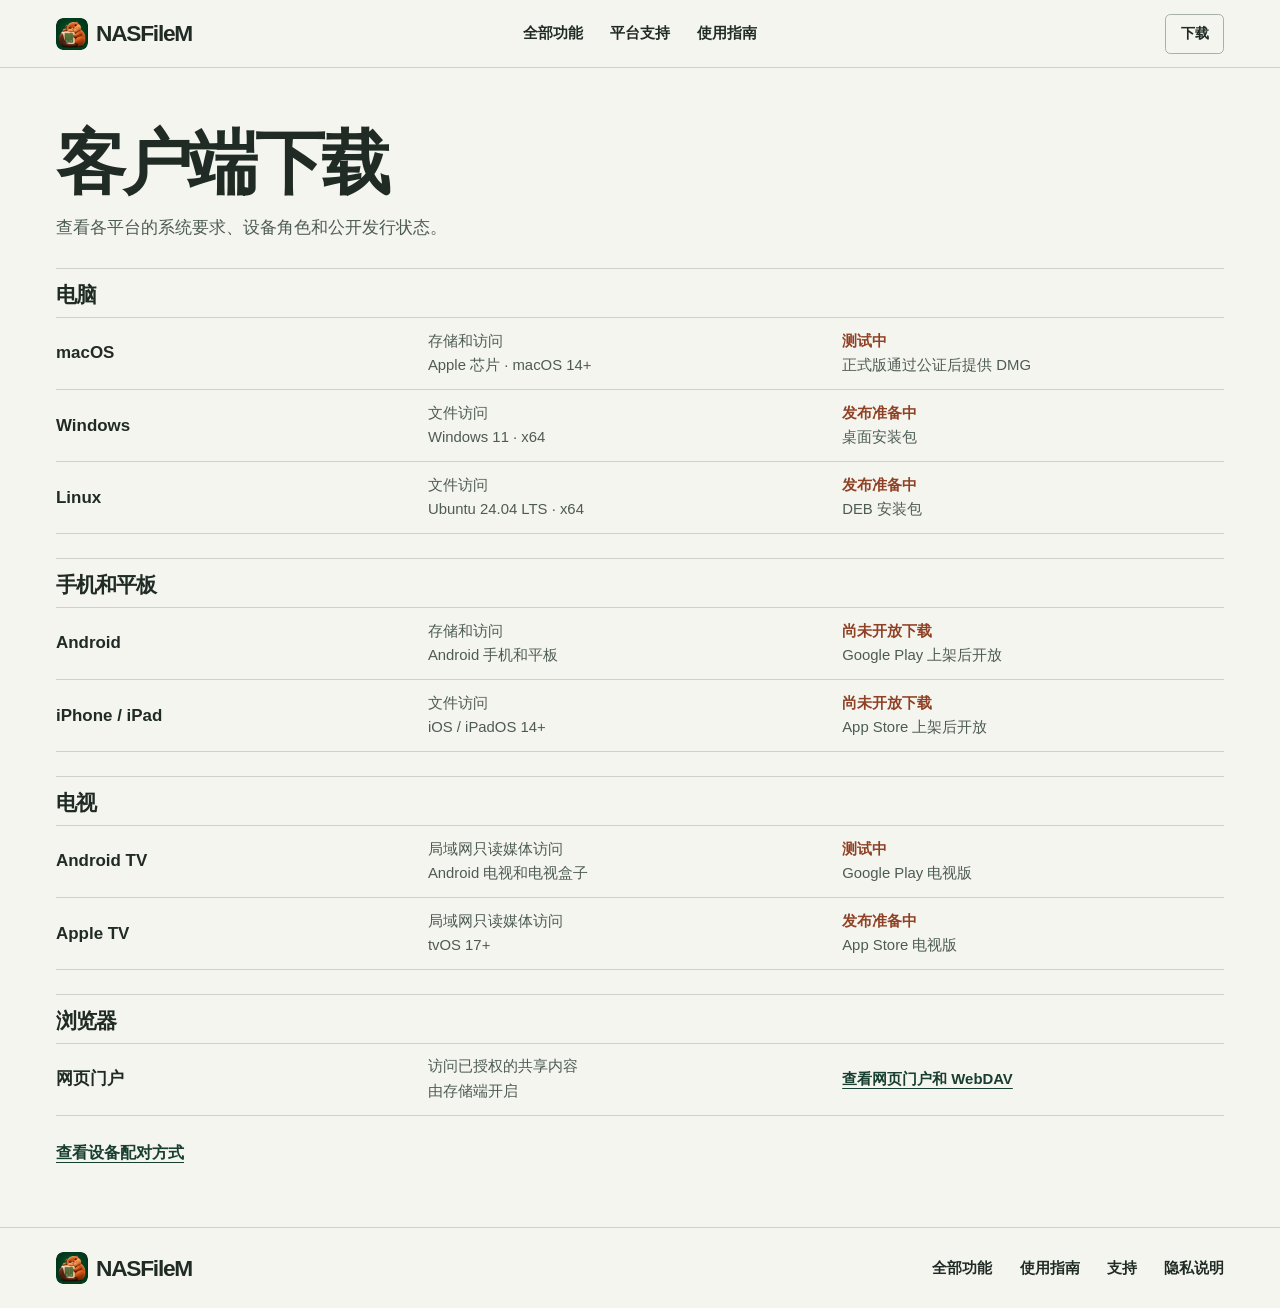
==== download/index.html @ f2f8ad5b "Redesign NASFileM site and document platform support" ====
<!doctype html>
<html lang="zh-CN">
<head>
  <meta charset="utf-8">
  <meta name="viewport" content="width=device-width, initial-scale=1">
  <meta name="description" content="查看 NASFileM 各平台的设备角色、系统要求和公开发行状态。">
  <title>客户端下载 · NASFileM</title>
  <link rel="icon" href="../assets/brand/favicon.ico">
  <link rel="apple-touch-icon" href="../assets/brand/apple-touch-icon.png">
  <link rel="stylesheet" href="../assets/site.css">
  <script src="../assets/releases.js" defer></script>
  <script src="../assets/site.js" defer></script>
</head>
<body>
<a class="skip" href="#main">跳到主要内容</a>
<header class="site-header"><div class="shell header-inner">
  <a class="wordmark" href="../" aria-label="NASFileM 首页"><img src="../assets/brand/logo-96.png" alt="" width="32" height="32">NASFileM</a>
  <nav aria-label="主导航"><a href="../features/">全部功能</a><a href="../#clients">平台支持</a><a href="../guide/">使用指南</a></nav>
  <a class="button small outline" href="./" aria-current="page">下载</a>
</div></header>
<main class="shell downloads" id="main">
  <div class="page-heading">
    <h1>客户端下载</h1>
    <p>查看各平台的系统要求、设备角色和公开发行状态。</p>
  </div>
  <section class="download-group" aria-labelledby="desktop-title">
    <h2 id="desktop-title">电脑</h2>
    <article class="download-row" data-platform="mac"><h3>macOS</h3><p><span>存储和访问</span>Apple 芯片 · macOS 14+</p><div class="download-links"><span class="release-status" data-status>测试中</span><span data-download>正式版通过公证后提供 DMG</span></div></article>
    <article class="download-row" data-platform="windows"><h3>Windows</h3><p><span>文件访问</span>Windows 11 · x64</p><div class="download-links"><span class="release-status" data-status>发布准备中</span><span data-download>桌面安装包</span></div></article>
    <article class="download-row" data-platform="linux"><h3>Linux</h3><p><span>文件访问</span>Ubuntu 24.04 LTS · x64</p><div class="download-links"><span class="release-status" data-status>发布准备中</span><span data-download>DEB 安装包</span></div></article>
  </section>
  <section class="download-group" aria-labelledby="mobile-title">
    <h2 id="mobile-title">手机和平板</h2>
    <article class="download-row" data-platform="android"><h3>Android</h3><p><span>存储和访问</span>Android 手机和平板</p><div class="download-links"><span class="release-status" data-status>尚未开放下载</span><span data-download>Google Play 上架后开放</span></div></article>
    <article class="download-row" data-platform="ios"><h3>iPhone / iPad</h3><p><span>文件访问</span>iOS / iPadOS 14+</p><div class="download-links"><span class="release-status" data-status>尚未开放下载</span><span data-download>App Store 上架后开放</span></div></article>
  </section>
  <section class="download-group" aria-labelledby="tv-title">
    <h2 id="tv-title">电视</h2>
    <article class="download-row" data-platform="android-tv"><h3>Android TV</h3><p><span>局域网只读媒体访问</span>Android 电视和电视盒子</p><div class="download-links"><span class="release-status" data-status>测试中</span><span data-download>Google Play 电视版</span></div></article>
    <article class="download-row" data-platform="apple-tv"><h3>Apple TV</h3><p><span>局域网只读媒体访问</span>tvOS 17+</p><div class="download-links"><span class="release-status" data-status>发布准备中</span><span data-download>App Store 电视版</span></div></article>
  </section>
  <section class="download-group" aria-labelledby="web-title">
    <h2 id="web-title">浏览器</h2>
    <article class="download-row"><h3>网页门户</h3><p><span>访问已授权的共享内容</span>由存储端开启</p><div class="download-links"><a class="text-link" href="../features/#connection">查看网页门户和 WebDAV</a></div></article>
  </section>
  <a class="text-link" href="../guide/#devices">查看设备配对方式</a>
</main>
<footer class="site-footer"><div class="shell footer-inner">
  <a class="wordmark" href="../" aria-label="NASFileM 首页"><img src="../assets/brand/logo-96.png" width="32" height="32" alt="">NASFileM</a>
  <nav aria-label="页脚导航"><a href="../features/">全部功能</a><a href="../guide/">使用指南</a><a href="../support/">支持</a><a href="../privacy/">隐私说明</a></nav>
</div></footer>
</body>
</html>
---- assets/site.css ----
:root {
  color-scheme: light;
  --paper: #f5f5ef;
  --white: #fff;
  --ink: #202b25;
  --muted: #4d5c53;
  --forest: #173e30;
  --line: #cdd1c7;
  --sand: #ebe8de;
  --orange: #8f4126;
  --sans: -apple-system, BlinkMacSystemFont, "PingFang SC", "Noto Sans CJK SC", "Microsoft YaHei", sans-serif;
}
*, *::before, *::after { box-sizing: border-box; }
[hidden] { display: none !important; }
html { scroll-behavior: smooth; }
body { margin: 0; background: var(--paper); color: var(--ink); font: 1rem/1.66 var(--sans); }
img { display: block; max-width: 100%; }
a { color: inherit; text-underline-offset: .25em; }
button { font: inherit; }
:focus-visible { outline: 3px solid #00744f; outline-offset: 4px; }
h1, h2, h3, p { margin: 0; }
h1, h2, h3 { line-height: 1.16; }
h2 { font-size: clamp(1.8rem, 4vw, 3rem); letter-spacing: -.05em; }
h3 { font-size: 1.2rem; }
p { color: var(--muted); }
section[id], article[id], figure[id] { scroll-margin-top: 1.5rem; }
.shell { width: min(100% - 4rem, 73rem); margin-inline: auto; }
.skip { position: fixed; top: .75rem; left: .75rem; z-index: 5; transform: translateY(-180%); padding: .65rem 1rem; background: white; }
.skip:focus { transform: none; }
.site-header { border-bottom: 1px solid var(--line); }
.header-inner { display: grid; grid-template-columns: 1fr auto 1fr; align-items: center; gap: 1rem; min-height: 4.2rem; }
.header-inner > .button { justify-self: end; }
.wordmark { display: inline-flex; align-items: center; gap: .5rem; justify-self: start; font-size: 1.42rem; font-weight: 780; letter-spacing: -.055em; line-height: 1; text-decoration: none; white-space: nowrap; }
.wordmark img { flex: none; width: 2rem; height: 2rem; border-radius: .43rem; }
nav { display: flex; flex-wrap: wrap; gap: .75rem 1.7rem; }
nav a { font-size: .92rem; font-weight: 620; text-decoration: none; }
nav a:hover, nav a[aria-current="page"] { text-decoration: underline; }
.button { display: inline-flex; justify-content: center; align-items: center; min-height: 3rem; padding: .6rem 1.12rem; border: 1px solid transparent; border-radius: .33rem; font-weight: 700; text-decoration: none; line-height: 1.34; }
.button.small { min-height: 2.5rem; padding: .43rem .9rem; font-size: .9rem; }
.primary { color: var(--white); background: var(--forest); }
.primary:hover { background: #0c3023; }
.outline { border-color: #a8b1a5; }
.outline:hover { background: #e9ede3; }
.text-link { display: inline-block; font-weight: 670; color: var(--forest); text-decoration-thickness: 1px; }
.text-link:hover { text-decoration-thickness: 2px; }
.actions { display: flex; align-items: center; gap: .85rem 1.15rem; flex-wrap: wrap; }

.cover { padding: clamp(2.9rem, 4.65vw, 4rem) 0 3.3rem; }
.cover-heading { display: grid; grid-template-columns: 1.55fr 1fr; align-items: end; gap: 1.6rem; margin-bottom: 1.65rem; }
.cover h1 { font-size: clamp(2.75rem, 6.2vw, 5.55rem); line-height: 1.06; letter-spacing: -.08em; font-weight: 770; }
.cover-intro { max-width: 21rem; padding: .3rem 0 .28rem; }
.cover-intro p { font-size: 1.1rem; line-height: 1.7; margin-bottom: 1rem; }
.device-figure { margin: 0; }
.device-scene { isolation: isolate; position: relative; overflow: hidden; aspect-ratio: 3.45; background: #e8e9e1; border: 1px solid #d5d7cd; border-radius: .36rem; container-type: inline-size; }
.device-scene::before { content: ""; position: absolute; inset: auto 5% 12% 5%; border-top: 1px solid #c9cec2; z-index: -1; }
.scene-desktop { position: absolute; width: 54%; left: 11%; top: 13%; }
.scene-screen { background: #f8f9f5; border: .78cqw solid #252c27; border-radius: .72cqw; overflow: hidden; box-shadow: 0 .55cqw 1.8cqw #171e1733; }
.scene-window-bar { display: flex; justify-content: space-between; gap: .5rem; padding: .55cqw 1.1cqw; background: #f0f1eb; border-bottom: 1px solid #d9ddd3; font-size: 1.08cqw; font-weight: 750; }
.scene-window-bar span:last-child { color: #4d5c53; font-weight: 520; }
.scene-window-body { display: grid; grid-template-columns: 29% 1fr; min-height: 17cqw; }
.scene-sidebar { display: flex; flex-direction: column; gap: .6cqw; background: #e9eee6; border-right: 1px solid #d9ddd3; padding: 1.3cqw 1cqw; font-size: 1.04cqw; color: #4e5c51; }
.scene-sidebar strong { padding: .35cqw .4cqw; color: #153d2e; background: #d8e5d8; }
.scene-files { padding: 1.3cqw 1.48cqw; }
.scene-files > strong { display: block; font-size: 2cqw; margin-bottom: .65cqw; }
.scene-file { display: flex; align-items: center; gap: .7cqw; padding: .45cqw 0; border-top: 1px solid #e0e3da; font-size: 1.12cqw; }
.folder { width: 1.3cqw; height: .88cqw; border-radius: .12cqw; background: #a86440; }
.desktop-foot { width: 17%; height: 2.05cqw; margin-inline: auto; border-bottom: .45cqw solid #414943; background: #535b54; border-radius: 0 0 .3cqw .3cqw; }
.scene-phone { position: absolute; left: 7%; bottom: 8%; width: 10.2%; aspect-ratio: .49; background: #0d121a; padding: .48cqw; border: .28cqw solid #323b34; border-radius: 1.5cqw; box-shadow: 0 .5cqw 1.55cqw #171e1740; }
.scene-phone img { width: 100%; height: auto; border-radius: 1.05cqw 1.05cqw 0 0; }
.scene-tv { position: absolute; right: 7%; width: 36%; top: 27%; }
.scene-tv-art { position: relative; border: .68cqw solid #252c27; border-radius: .35cqw; overflow: hidden; background: #181f1b; box-shadow: 0 .5cqw 1.8cqw #171e1733; }
.scene-tv-art img { width: 100%; aspect-ratio: 1.95; height: auto; object-fit: cover; object-position: 50% 45%; }
.scene-tv-art span { position: absolute; left: 1cqw; bottom: .8cqw; color: white; background: #19241d; padding: .15cqw .45cqw; font-size: 1.12cqw; font-weight: 700; }
.tv-feet { width: 76%; height: .95cqw; margin-inline: auto; border-inline: .58cqw solid #39423a; }
.scene-beaver { position: absolute; right: 3.3%; bottom: 5%; width: 10%; height: auto; filter: drop-shadow(0 .35cqw .35cqw #1a251f30); }
.platform-lineup { display: grid; grid-template-columns: 1fr 1fr 1fr .76fr; margin-top: 1rem; border-block: 1px solid var(--line); }
.platform-lineup div { padding: .68rem 1rem; border-right: 1px solid var(--line); }
.platform-lineup div:first-child { padding-left: 0; }
.platform-lineup div:last-child { border-right: 0; }
.platform-lineup strong, .platform-lineup span { display: block; }
.platform-lineup strong { font-size: .95rem; }
.platform-lineup span { color: var(--muted); font-size: .88rem; margin-top: .12rem; }
.cover-note { margin-top: .75rem; font-size: .88rem; }

.section { padding: 3.55rem 0; border-top: 1px solid var(--line); }
.chapter-head { display: flex; align-items: end; justify-content: space-between; gap: .75rem 2rem; margin-bottom: 1.4rem; }
.chapter-head p { max-width: 31rem; margin-top: .5rem; }
.chapter-head > .text-link { flex: none; }
.pairing-demo { display: grid; grid-template-columns: minmax(0,.86fr) minmax(0,1.14fr); background: var(--sand); border: 1px solid #d6d2c7; border-radius: .35rem; }
.pairing-controls { padding: clamp(1.1rem, 3vw, 2rem); }
.demo-caption { color: var(--orange); font-size: .88rem; font-weight: 700; margin-bottom: .8rem; }
.step-buttons { display: flex; flex-wrap: wrap; gap: .35rem; margin-bottom: .8rem; }
.step-buttons button { cursor: pointer; border: 1px solid #a9aa9f; padding: .35rem .57rem; color: var(--ink); background: transparent; border-radius: .25rem; min-height: 2.5rem; font-size: .88rem; }
.step-buttons button[aria-pressed="true"] { color: white; background: var(--forest); border-color: var(--forest); }
.pairing-controls > .text-link { margin-top: .7rem; }
.pairing-state { display: grid; grid-template-columns: 1fr minmax(1.5rem,.22fr) 1fr; align-content: center; align-items: center; padding: 1.25rem; border-left: 1px solid #d6d2c7; }
.pair-node { display: grid; gap: .2rem; background: var(--paper); border: 1px solid #adb8aa; border-radius: .25rem; min-height: 6.2rem; padding: .65rem .75rem; }
.pair-node span, .pair-node small { color: var(--muted); font-size: .86rem; }
.pair-connection { border-top: 1px dashed #858c80; }
.paired .pair-connection { border-top: 2px solid var(--forest); }
.paired .client { border-color: var(--forest); }
.feature-rows { border-top: 1px solid var(--line); }
.feature-row { display: grid; grid-template-columns: .94fr 1.06fr; gap: 1.25rem; padding-block: 1.1rem; border-bottom: 1px solid var(--line); }
.feature-label span { color: var(--orange); font-size: .88rem; font-weight: 650; }
.feature-label h3 { margin-top: .2rem; font-size: clamp(1.25rem, 2.6vw, 1.75rem); letter-spacing: -.035em; }
.feature-row a { margin-top: .35rem; }
.explore { display: flex; align-items: center; justify-content: space-between; flex-wrap: wrap; gap: 1.25rem; padding-block: 2.6rem 3.5rem; }
.explore p { margin-top: .5rem; }

.site-footer { border-top: 1px solid var(--line); padding-block: 1.5rem; }
.footer-inner { display: flex; flex-wrap: wrap; justify-content: space-between; align-items: center; gap: 1rem; }
.prose { max-width: 56rem; min-height: 62vh; padding-block: 3.5rem 4rem; }
.prose h1, .page-heading h1 { font-size: clamp(2.25rem, 6vw, 4.35rem); letter-spacing: -.055em; margin-bottom: .6rem; }
.prose .intro, .page-heading p { font-size: 1.08rem; max-width: 43rem; }
.prose > section { margin-top: 2.15rem; padding-top: 1.35rem; border-top: 1px solid var(--line); }
.prose h2 { margin-bottom: .75rem; font-size: 1.65rem; }
.prose h3 { margin: .95rem 0 .45rem; }
.prose p + p { margin-top: .75rem; }
.prose li + li { margin-top: .4rem; }
.prose .actions, .prose .text-link { margin-top: .9rem; }
details { border-bottom: 1px solid var(--line); }
summary { cursor: pointer; padding: .8rem .2rem; font-weight: 680; }
details p { padding: 0 .2rem .9rem; }
.device-table { border-collapse: collapse; width: 100%; font-size: .94rem; line-height: 1.5; }
.device-table th, .device-table td { padding: .7rem .45rem; border-bottom: 1px solid var(--line); text-align: start; }
.device-table th { font-weight: 680; }
.device-table tbody td { color: var(--muted); }

.page-heading { padding: 3.4rem 0 1.65rem; }
.page-heading p { color: var(--muted); }
.page-index { display: flex; flex-wrap: wrap; gap: .45rem 1.3rem; margin-top: 1.12rem; }
.page-index a { color: var(--forest); font-weight: 650; }
.catalog { padding-bottom: 3.7rem; }
.catalog > section { display: grid; grid-template-columns: minmax(12rem, .65fr) minmax(0,1.35fr); gap: 1.4rem 2.4rem; padding: 1.55rem 0; border-top: 1px solid var(--line); }
.catalog h2 { font-size: clamp(1.45rem, 3vw, 2.15rem); }
.catalog ul { margin: 0; padding-left: 1.3rem; }
.catalog li + li { margin-top: .48rem; }
.catalog li { color: var(--muted); }
.catalog li strong { color: var(--ink); }
.downloads { padding-bottom: 3.8rem; }
.download-group { border-top: 1px solid var(--line); padding: .9rem 0 1.5rem; }
.download-group h2 { font-size: 1.32rem; margin-bottom: .55rem; }
.download-row { display: grid; grid-template-columns: minmax(0,1fr) minmax(0,1.12fr) minmax(0,1.08fr); align-items: center; gap: .6rem 1.15rem; border-top: 1px solid var(--line); min-height: 4.25rem; padding: .68rem 0; }
.download-row:last-of-type { border-bottom: 1px solid var(--line); }
.download-row h3 { font-size: 1.06rem; }
.download-row p, .download-links { font-size: .93rem; }
.download-row p span, .download-links > span { display: block; }
.download-links { color: var(--muted); }
.release-status { color: var(--orange); font-weight: 670; }
.release-status.released { color: var(--forest); }
.download-links .button, .download-links .store-badge { margin-top: .25rem; }
.release-details { margin-top: .22rem; }
.store-badge { display: inline-block; max-width: 100%; }
.store-badge img { width: auto; height: 2.5rem; object-fit: contain; }

@media (max-width: 48rem) {
  .shell { width: calc(100% - 2.6rem); }
  .cover { padding-block: 2.55rem 2.55rem; }
  .cover-heading { grid-template-columns: 1fr; align-items: start; gap: .8rem; margin-bottom: 1.4rem; }
  .cover h1 { font-size: clamp(2.6rem, 8vw, 4.1rem); }
  .cover-intro { max-width: 27rem; }
  .device-scene { aspect-ratio: 2.37; }
  .scene-desktop { top: 19%; }
  .scene-tv { top: 35%; }
  .scene-phone { bottom: 11%; width: 11.5%; }
  .chapter-head { align-items: start; flex-direction: column; }
  .section { padding: 2.5rem 0; }
  .pairing-demo { grid-template-columns: 1fr; }
  .pairing-state { border-left: 0; border-top: 1px solid #d6d2c7; }
  .catalog > section { grid-template-columns: 1fr; gap: .65rem; }
}
@media (max-width: 36rem) {
  .shell { width: calc(100% - 2rem); }
  .header-inner { grid-template-columns: 1fr auto; padding: .7rem 0; gap: .6rem; }
  .header-inner > nav { grid-column: 1 / -1; grid-row: 2; gap: .5rem 1.15rem; }
  .cover h1 { letter-spacing: -.065em; }
  .cover-intro p { font-size: 1rem; }
  .platform-lineup { grid-template-columns: 1fr 1fr; }
  .platform-lineup div { padding: .55rem .55rem .55rem 0; }
  .platform-lineup div:nth-child(even) { padding-left: .62rem; border-right: 0; }
  .platform-lineup div:nth-child(n+3) { border-top: 1px solid var(--line); }
  .platform-lineup span { font-size: .83rem; }
  .feature-row { grid-template-columns: 1fr; gap: .5rem; }
  .page-heading, .prose { padding-top: 2.4rem; }
  .download-row { grid-template-columns: 1fr 1fr; gap: .5rem; }
  .download-links { grid-column: 1 / -1; }
}
@media (prefers-reduced-motion: reduce) {
  html { scroll-behavior: auto; }
}
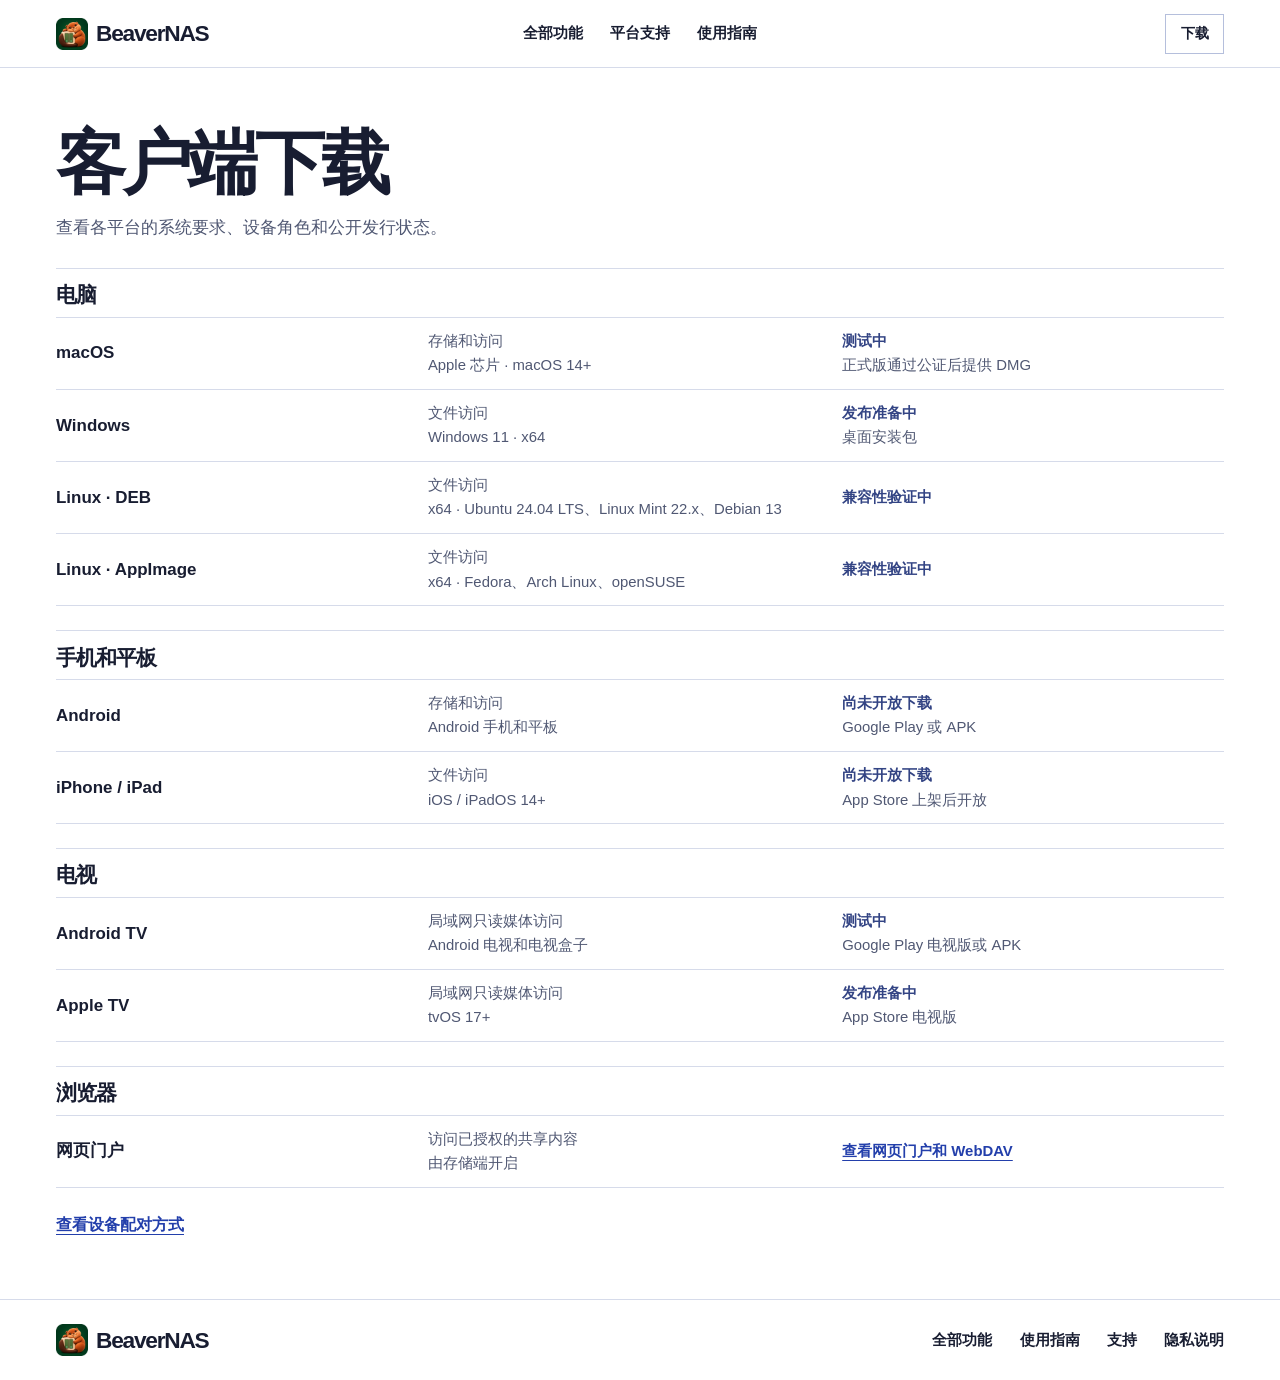
==== commit b593bd0b: "Prepare BeaverNAS downloads for versioned releases" ====
--- a/download/index.html
+++ b/download/index.html
@@ -3,8 +3,8 @@
 <head>
   <meta charset="utf-8">
   <meta name="viewport" content="width=device-width, initial-scale=1">
-  <meta name="description" content="查看 NASFileM 各平台的设备角色、系统要求和公开发行状态。">
-  <title>客户端下载 · NASFileM</title>
+  <meta name="description" content="查看 BeaverNAS 各平台的设备角色、系统要求和公开发行状态。">
+  <title>客户端下载 · BeaverNAS</title>
   <link rel="icon" href="../assets/brand/favicon.ico">
   <link rel="apple-touch-icon" href="../assets/brand/apple-touch-icon.png">
   <link rel="stylesheet" href="../assets/site.css">
@@ -14,7 +14,7 @@
 <body>
 <a class="skip" href="#main">跳到主要内容</a>
 <header class="site-header"><div class="shell header-inner">
-  <a class="wordmark" href="../" aria-label="NASFileM 首页"><img src="../assets/brand/logo-96.png" alt="" width="32" height="32">NASFileM</a>
+  <a class="wordmark" href="../" aria-label="BeaverNAS 首页"><img src="../assets/brand/logo-96.png" alt="" width="32" height="32">BeaverNAS</a>
   <nav aria-label="主导航"><a href="../features/">全部功能</a><a href="../#clients">平台支持</a><a href="../guide/">使用指南</a></nav>
   <a class="button small outline" href="./" aria-current="page">下载</a>
 </div></header>
@@ -25,19 +25,20 @@
   </div>
   <section class="download-group" aria-labelledby="desktop-title">
     <h2 id="desktop-title">电脑</h2>
-    <article class="download-row" data-platform="mac"><h3>macOS</h3><p><span>存储和访问</span>Apple 芯片 · macOS 14+</p><div class="download-links"><span class="release-status" data-status>测试中</span><span data-download>正式版通过公证后提供 DMG</span></div></article>
-    <article class="download-row" data-platform="windows"><h3>Windows</h3><p><span>文件访问</span>Windows 11 · x64</p><div class="download-links"><span class="release-status" data-status>发布准备中</span><span data-download>桌面安装包</span></div></article>
-    <article class="download-row" data-platform="linux"><h3>Linux</h3><p><span>文件访问</span>Ubuntu 24.04 LTS · x64</p><div class="download-links"><span class="release-status" data-status>发布准备中</span><span data-download>DEB 安装包</span></div></article>
+    <article class="download-row" data-platform="mac"><h3>macOS</h3><p><span>存储和访问</span>Apple 芯片 · macOS 14+</p><div class="download-links"><span class="release-status" data-status>测试中</span><div data-download>正式版通过公证后提供 DMG</div></div></article>
+    <article class="download-row" data-platform="windows"><h3>Windows</h3><p><span>文件访问</span>Windows 11 · x64</p><div class="download-links"><span class="release-status" data-status>发布准备中</span><div data-download>桌面安装包</div></div></article>
+    <article class="download-row" data-platform="linux-deb"><h3>Linux · DEB</h3><p><span>文件访问</span>x64 · Ubuntu 24.04 LTS、Linux Mint 22.x、Debian 13</p><div class="download-links"><span class="release-status" data-status>兼容性验证中</span><div data-download></div></div></article>
+    <article class="download-row" data-platform="linux-appimage"><h3>Linux · AppImage</h3><p><span>文件访问</span>x64 · Fedora、Arch Linux、openSUSE</p><div class="download-links"><span class="release-status" data-status>兼容性验证中</span><div data-download></div></div></article>
   </section>
   <section class="download-group" aria-labelledby="mobile-title">
     <h2 id="mobile-title">手机和平板</h2>
-    <article class="download-row" data-platform="android"><h3>Android</h3><p><span>存储和访问</span>Android 手机和平板</p><div class="download-links"><span class="release-status" data-status>尚未开放下载</span><span data-download>Google Play 上架后开放</span></div></article>
-    <article class="download-row" data-platform="ios"><h3>iPhone / iPad</h3><p><span>文件访问</span>iOS / iPadOS 14+</p><div class="download-links"><span class="release-status" data-status>尚未开放下载</span><span data-download>App Store 上架后开放</span></div></article>
+    <article class="download-row" data-platform="android"><h3>Android</h3><p><span>存储和访问</span>Android 手机和平板</p><div class="download-links"><span class="release-status" data-status>尚未开放下载</span><div data-download>Google Play 或 APK</div></div></article>
+    <article class="download-row" data-platform="ios"><h3>iPhone / iPad</h3><p><span>文件访问</span>iOS / iPadOS 14+</p><div class="download-links"><span class="release-status" data-status>尚未开放下载</span><div data-download>App Store 上架后开放</div></div></article>
   </section>
   <section class="download-group" aria-labelledby="tv-title">
     <h2 id="tv-title">电视</h2>
-    <article class="download-row" data-platform="android-tv"><h3>Android TV</h3><p><span>局域网只读媒体访问</span>Android 电视和电视盒子</p><div class="download-links"><span class="release-status" data-status>测试中</span><span data-download>Google Play 电视版</span></div></article>
-    <article class="download-row" data-platform="apple-tv"><h3>Apple TV</h3><p><span>局域网只读媒体访问</span>tvOS 17+</p><div class="download-links"><span class="release-status" data-status>发布准备中</span><span data-download>App Store 电视版</span></div></article>
+    <article class="download-row" data-platform="android-tv"><h3>Android TV</h3><p><span>局域网只读媒体访问</span>Android 电视和电视盒子</p><div class="download-links"><span class="release-status" data-status>测试中</span><div data-download>Google Play 电视版或 APK</div></div></article>
+    <article class="download-row" data-platform="apple-tv"><h3>Apple TV</h3><p><span>局域网只读媒体访问</span>tvOS 17+</p><div class="download-links"><span class="release-status" data-status>发布准备中</span><div data-download>App Store 电视版</div></div></article>
   </section>
   <section class="download-group" aria-labelledby="web-title">
     <h2 id="web-title">浏览器</h2>
@@ -46,7 +47,7 @@
   <a class="text-link" href="../guide/#devices">查看设备配对方式</a>
 </main>
 <footer class="site-footer"><div class="shell footer-inner">
-  <a class="wordmark" href="../" aria-label="NASFileM 首页"><img src="../assets/brand/logo-96.png" width="32" height="32" alt="">NASFileM</a>
+  <a class="wordmark" href="../" aria-label="BeaverNAS 首页"><img src="../assets/brand/logo-96.png" width="32" height="32" alt="">BeaverNAS</a>
   <nav aria-label="页脚导航"><a href="../features/">全部功能</a><a href="../guide/">使用指南</a><a href="../support/">支持</a><a href="../privacy/">隐私说明</a></nav>
 </div></footer>
 </body>
--- a/assets/site.css
+++ b/assets/site.css
@@ -1,13 +1,13 @@
 :root {
   color-scheme: light;
-  --paper: #f5f5ef;
+  --paper: #fff;
   --white: #fff;
-  --ink: #202b25;
-  --muted: #4d5c53;
-  --forest: #173e30;
-  --line: #cdd1c7;
-  --sand: #ebe8de;
-  --orange: #8f4126;
+  --ink: #181d31;
+  --muted: #505873;
+  --accent: #233fab;
+  --line: #d6dbea;
+  --blue-wash: #eef2ff;
+  --blue-text: #334484;
   --sans: -apple-system, BlinkMacSystemFont, "PingFang SC", "Noto Sans CJK SC", "Microsoft YaHei", sans-serif;
 }
 *, *::before, *::after { box-sizing: border-box; }
@@ -17,7 +17,7 @@
 img { display: block; max-width: 100%; }
 a { color: inherit; text-underline-offset: .25em; }
 button { font: inherit; }
-:focus-visible { outline: 3px solid #00744f; outline-offset: 4px; }
+:focus-visible { outline: 2px solid var(--accent); outline-offset: 4px; }
 h1, h2, h3, p { margin: 0; }
 h1, h2, h3 { line-height: 1.16; }
 h2 { font-size: clamp(1.8rem, 4vw, 3rem); letter-spacing: -.05em; }
@@ -31,54 +31,35 @@
 .header-inner { display: grid; grid-template-columns: 1fr auto 1fr; align-items: center; gap: 1rem; min-height: 4.2rem; }
 .header-inner > .button { justify-self: end; }
 .wordmark { display: inline-flex; align-items: center; gap: .5rem; justify-self: start; font-size: 1.42rem; font-weight: 780; letter-spacing: -.055em; line-height: 1; text-decoration: none; white-space: nowrap; }
-.wordmark img { flex: none; width: 2rem; height: 2rem; border-radius: .43rem; }
+.wordmark img { flex: none; width: 2rem; height: 2rem; border-radius: .23rem; }
 nav { display: flex; flex-wrap: wrap; gap: .75rem 1.7rem; }
 nav a { font-size: .92rem; font-weight: 620; text-decoration: none; }
 nav a:hover, nav a[aria-current="page"] { text-decoration: underline; }
-.button { display: inline-flex; justify-content: center; align-items: center; min-height: 3rem; padding: .6rem 1.12rem; border: 1px solid transparent; border-radius: .33rem; font-weight: 700; text-decoration: none; line-height: 1.34; }
+.button { display: inline-flex; justify-content: center; align-items: center; min-height: 3rem; padding: .6rem 1.12rem; border: 1px solid transparent; border-radius: 0; font-weight: 700; text-decoration: none; line-height: 1.34; }
 .button.small { min-height: 2.5rem; padding: .43rem .9rem; font-size: .9rem; }
-.primary { color: var(--white); background: var(--forest); }
-.primary:hover { background: #0c3023; }
-.outline { border-color: #a8b1a5; }
-.outline:hover { background: #e9ede3; }
-.text-link { display: inline-block; font-weight: 670; color: var(--forest); text-decoration-thickness: 1px; }
+.primary { color: var(--white); background: var(--accent); }
+.primary:hover { background: #182e8c; }
+.outline { border-color: #b5bfdc; }
+.outline:hover { background: var(--blue-wash); }
+.text-link { display: inline-block; font-weight: 670; color: var(--accent); text-decoration-thickness: 1px; }
 .text-link:hover { text-decoration-thickness: 2px; }
 .actions { display: flex; align-items: center; gap: .85rem 1.15rem; flex-wrap: wrap; }
 
-.cover { padding: clamp(2.9rem, 4.65vw, 4rem) 0 3.3rem; }
-.cover-heading { display: grid; grid-template-columns: 1.55fr 1fr; align-items: end; gap: 1.6rem; margin-bottom: 1.65rem; }
-.cover h1 { font-size: clamp(2.75rem, 6.2vw, 5.55rem); line-height: 1.06; letter-spacing: -.08em; font-weight: 770; }
-.cover-intro { max-width: 21rem; padding: .3rem 0 .28rem; }
-.cover-intro p { font-size: 1.1rem; line-height: 1.7; margin-bottom: 1rem; }
+.cover { padding: clamp(3.35rem, 7vw, 6rem) 0 4.05rem; }
+.cover-heading { text-align: center; margin-bottom: clamp(2.1rem, 4.2vw, 3.2rem); }
+.cover-heading .actions { justify-content: center; gap: 1rem 1.45rem; }
+.cover h1 { font-size: clamp(2.65rem, 6.25vw, 5.25rem); line-height: 1.12; letter-spacing: -.065em; font-weight: 720; }
+.cover h1 span { color: var(--accent); white-space: nowrap; }
+.cover-heading p { max-width: 37rem; margin: .9rem auto 1.3rem; font-size: clamp(1rem, 2vw, 1.19rem); }
 .device-figure { margin: 0; }
-.device-scene { isolation: isolate; position: relative; overflow: hidden; aspect-ratio: 3.45; background: #e8e9e1; border: 1px solid #d5d7cd; border-radius: .36rem; container-type: inline-size; }
-.device-scene::before { content: ""; position: absolute; inset: auto 5% 12% 5%; border-top: 1px solid #c9cec2; z-index: -1; }
-.scene-desktop { position: absolute; width: 54%; left: 11%; top: 13%; }
-.scene-screen { background: #f8f9f5; border: .78cqw solid #252c27; border-radius: .72cqw; overflow: hidden; box-shadow: 0 .55cqw 1.8cqw #171e1733; }
-.scene-window-bar { display: flex; justify-content: space-between; gap: .5rem; padding: .55cqw 1.1cqw; background: #f0f1eb; border-bottom: 1px solid #d9ddd3; font-size: 1.08cqw; font-weight: 750; }
-.scene-window-bar span:last-child { color: #4d5c53; font-weight: 520; }
-.scene-window-body { display: grid; grid-template-columns: 29% 1fr; min-height: 17cqw; }
-.scene-sidebar { display: flex; flex-direction: column; gap: .6cqw; background: #e9eee6; border-right: 1px solid #d9ddd3; padding: 1.3cqw 1cqw; font-size: 1.04cqw; color: #4e5c51; }
-.scene-sidebar strong { padding: .35cqw .4cqw; color: #153d2e; background: #d8e5d8; }
-.scene-files { padding: 1.3cqw 1.48cqw; }
-.scene-files > strong { display: block; font-size: 2cqw; margin-bottom: .65cqw; }
-.scene-file { display: flex; align-items: center; gap: .7cqw; padding: .45cqw 0; border-top: 1px solid #e0e3da; font-size: 1.12cqw; }
-.folder { width: 1.3cqw; height: .88cqw; border-radius: .12cqw; background: #a86440; }
-.desktop-foot { width: 17%; height: 2.05cqw; margin-inline: auto; border-bottom: .45cqw solid #414943; background: #535b54; border-radius: 0 0 .3cqw .3cqw; }
-.scene-phone { position: absolute; left: 7%; bottom: 8%; width: 10.2%; aspect-ratio: .49; background: #0d121a; padding: .48cqw; border: .28cqw solid #323b34; border-radius: 1.5cqw; box-shadow: 0 .5cqw 1.55cqw #171e1740; }
-.scene-phone img { width: 100%; height: auto; border-radius: 1.05cqw 1.05cqw 0 0; }
-.scene-tv { position: absolute; right: 7%; width: 36%; top: 27%; }
-.scene-tv-art { position: relative; border: .68cqw solid #252c27; border-radius: .35cqw; overflow: hidden; background: #181f1b; box-shadow: 0 .5cqw 1.8cqw #171e1733; }
-.scene-tv-art img { width: 100%; aspect-ratio: 1.95; height: auto; object-fit: cover; object-position: 50% 45%; }
-.scene-tv-art span { position: absolute; left: 1cqw; bottom: .8cqw; color: white; background: #19241d; padding: .15cqw .45cqw; font-size: 1.12cqw; font-weight: 700; }
-.tv-feet { width: 76%; height: .95cqw; margin-inline: auto; border-inline: .58cqw solid #39423a; }
-.scene-beaver { position: absolute; right: 3.3%; bottom: 5%; width: 10%; height: auto; filter: drop-shadow(0 .35cqw .35cqw #1a251f30); }
-.platform-lineup { display: grid; grid-template-columns: 1fr 1fr 1fr .76fr; margin-top: 1rem; border-block: 1px solid var(--line); }
-.platform-lineup div { padding: .68rem 1rem; border-right: 1px solid var(--line); }
+.device-scene { overflow: hidden; background: #a6b6e8; }
+.device-scene img { width: 100%; height: auto; aspect-ratio: 2.42; object-fit: cover; object-position: center 72%; }
+.platform-lineup { display: grid; grid-template-columns: 1fr 1fr 1fr .76fr; border-bottom: 1px solid var(--line); }
+.platform-lineup div { padding: .85rem 1rem; border-right: 1px solid var(--line); }
 .platform-lineup div:first-child { padding-left: 0; }
 .platform-lineup div:last-child { border-right: 0; }
 .platform-lineup strong, .platform-lineup span { display: block; }
-.platform-lineup strong { font-size: .95rem; }
+.platform-lineup strong { font-size: .94rem; }
 .platform-lineup span { color: var(--muted); font-size: .88rem; margin-top: .12rem; }
 .cover-note { margin-top: .75rem; font-size: .88rem; }
 
@@ -86,24 +67,31 @@
 .chapter-head { display: flex; align-items: end; justify-content: space-between; gap: .75rem 2rem; margin-bottom: 1.4rem; }
 .chapter-head p { max-width: 31rem; margin-top: .5rem; }
 .chapter-head > .text-link { flex: none; }
-.pairing-demo { display: grid; grid-template-columns: minmax(0,.86fr) minmax(0,1.14fr); background: var(--sand); border: 1px solid #d6d2c7; border-radius: .35rem; }
-.pairing-controls { padding: clamp(1.1rem, 3vw, 2rem); }
-.demo-caption { color: var(--orange); font-size: .88rem; font-weight: 700; margin-bottom: .8rem; }
-.step-buttons { display: flex; flex-wrap: wrap; gap: .35rem; margin-bottom: .8rem; }
-.step-buttons button { cursor: pointer; border: 1px solid #a9aa9f; padding: .35rem .57rem; color: var(--ink); background: transparent; border-radius: .25rem; min-height: 2.5rem; font-size: .88rem; }
-.step-buttons button[aria-pressed="true"] { color: white; background: var(--forest); border-color: var(--forest); }
+.pairing-layout { display: grid; grid-template-columns: minmax(12rem, .38fr) minmax(0, .62fr); gap: clamp(2rem, 5vw, 4.5rem); align-items: center; }
+.pairing-photo { margin: 0; background: var(--blue-wash); display: grid; justify-items: center; align-content: end; padding: 1.5rem 1rem .75rem; }
+.pairing-photo img { width: min(100%, 11.5rem); height: auto; border: 1px solid #182033; box-shadow: 0 8px 25px #27346625; }
+.pairing-photo figcaption { margin-top: .65rem; color: var(--muted); font-size: .87rem; }
+.pairing-demo { border-block: 1px solid var(--line); padding-block: 1.2rem; }
+.demo-caption { color: var(--blue-text); font-size: .88rem; font-weight: 700; margin-bottom: .75rem; }
+.step-buttons { display: flex; flex-wrap: wrap; gap: 0 .6rem; margin-bottom: .8rem; border-bottom: 1px solid var(--line); }
+.step-buttons button { cursor: pointer; border: 0; border-bottom: 2px solid transparent; color: var(--muted); background: transparent; padding: .45rem .6rem; min-height: 2.7rem; font-size: .93rem; }
+.step-buttons button[aria-pressed="true"] { color: var(--accent); border-bottom-color: var(--accent); font-weight: 700; }
 .pairing-controls > .text-link { margin-top: .7rem; }
-.pairing-state { display: grid; grid-template-columns: 1fr minmax(1.5rem,.22fr) 1fr; align-content: center; align-items: center; padding: 1.25rem; border-left: 1px solid #d6d2c7; }
-.pair-node { display: grid; gap: .2rem; background: var(--paper); border: 1px solid #adb8aa; border-radius: .25rem; min-height: 6.2rem; padding: .65rem .75rem; }
+.pairing-state { display: grid; grid-template-columns: 1fr minmax(1.5rem,.22fr) 1fr; align-items: center; margin-top: 1.15rem; }
+.pair-node { display: grid; gap: .18rem; background: var(--blue-wash); min-height: 5.6rem; padding: .62rem .72rem; }
 .pair-node span, .pair-node small { color: var(--muted); font-size: .86rem; }
-.pair-connection { border-top: 1px dashed #858c80; }
-.paired .pair-connection { border-top: 2px solid var(--forest); }
-.paired .client { border-color: var(--forest); }
+.pair-connection { border-top: 1px dashed #7a86a8; }
+.paired .pair-connection { border-top: 2px solid var(--accent); }
+.paired .client { box-shadow: inset 0 -2px var(--accent); }
 .feature-rows { border-top: 1px solid var(--line); }
 .feature-row { display: grid; grid-template-columns: .94fr 1.06fr; gap: 1.25rem; padding-block: 1.1rem; border-bottom: 1px solid var(--line); }
-.feature-label span { color: var(--orange); font-size: .88rem; font-weight: 650; }
+.feature-label span { color: var(--blue-text); font-size: .88rem; font-weight: 650; }
 .feature-label h3 { margin-top: .2rem; font-size: clamp(1.25rem, 2.6vw, 1.75rem); letter-spacing: -.035em; }
-.feature-row a { margin-top: .35rem; }
+.feature-row a, .media-feature a { margin-top: .45rem; }
+.media-feature { display: grid; grid-template-columns: 1.18fr 1fr; align-items: center; gap: clamp(1.35rem, 5vw, 4rem); margin-top: 2rem; background: var(--blue-wash); }
+.media-feature img { width: 100%; height: auto; aspect-ratio: 1.85; object-fit: cover; }
+.media-feature .feature-label { padding: 1.35rem 1.65rem 1.35rem 0; }
+.media-feature h3 { margin-bottom: .55rem; }
 .explore { display: flex; align-items: center; justify-content: space-between; flex-wrap: wrap; gap: 1.25rem; padding-block: 2.6rem 3.5rem; }
 .explore p { margin-top: .5rem; }
 
@@ -129,7 +117,7 @@
 .page-heading { padding: 3.4rem 0 1.65rem; }
 .page-heading p { color: var(--muted); }
 .page-index { display: flex; flex-wrap: wrap; gap: .45rem 1.3rem; margin-top: 1.12rem; }
-.page-index a { color: var(--forest); font-weight: 650; }
+.page-index a { color: var(--accent); font-weight: 650; }
 .catalog { padding-bottom: 3.7rem; }
 .catalog > section { display: grid; grid-template-columns: minmax(12rem, .65fr) minmax(0,1.35fr); gap: 1.4rem 2.4rem; padding: 1.55rem 0; border-top: 1px solid var(--line); }
 .catalog h2 { font-size: clamp(1.45rem, 3vw, 2.15rem); }
@@ -146,27 +134,25 @@
 .download-row p, .download-links { font-size: .93rem; }
 .download-row p span, .download-links > span { display: block; }
 .download-links { color: var(--muted); }
-.release-status { color: var(--orange); font-weight: 670; }
-.release-status.released { color: var(--forest); }
+.release-status { color: var(--blue-text); font-weight: 670; }
+.release-status.released { color: var(--accent); }
 .download-links .button, .download-links .store-badge { margin-top: .25rem; }
-.release-details { margin-top: .22rem; }
+.release-details { display: block; margin-top: .22rem; }
+.release-entry + .release-entry { margin-top: .65rem; }
+.release-entry summary { cursor: pointer; }
+.release-entry code { overflow-wrap: anywhere; }
 .store-badge { display: inline-block; max-width: 100%; }
 .store-badge img { width: auto; height: 2.5rem; object-fit: contain; }
 
 @media (max-width: 48rem) {
   .shell { width: calc(100% - 2.6rem); }
-  .cover { padding-block: 2.55rem 2.55rem; }
-  .cover-heading { grid-template-columns: 1fr; align-items: start; gap: .8rem; margin-bottom: 1.4rem; }
-  .cover h1 { font-size: clamp(2.6rem, 8vw, 4.1rem); }
-  .cover-intro { max-width: 27rem; }
-  .device-scene { aspect-ratio: 2.37; }
-  .scene-desktop { top: 19%; }
-  .scene-tv { top: 35%; }
-  .scene-phone { bottom: 11%; width: 11.5%; }
+  .cover { padding-block: 3.1rem 2.7rem; }
+  .cover h1 { font-size: clamp(2.45rem, 7.8vw, 4rem); }
+  .cover h1 span { display: block; }
+  .device-scene img { aspect-ratio: 1.62; object-position: center; }
   .chapter-head { align-items: start; flex-direction: column; }
   .section { padding: 2.5rem 0; }
-  .pairing-demo { grid-template-columns: 1fr; }
-  .pairing-state { border-left: 0; border-top: 1px solid #d6d2c7; }
+  .pairing-layout { grid-template-columns: minmax(9rem, .35fr) minmax(0, .65fr); gap: 1.4rem; }
   .catalog > section { grid-template-columns: 1fr; gap: .65rem; }
 }
 @media (max-width: 36rem) {
@@ -174,7 +160,9 @@
   .header-inner { grid-template-columns: 1fr auto; padding: .7rem 0; gap: .6rem; }
   .header-inner > nav { grid-column: 1 / -1; grid-row: 2; gap: .5rem 1.15rem; }
   .cover h1 { letter-spacing: -.065em; }
-  .cover-intro p { font-size: 1rem; }
+  .pairing-layout, .media-feature { grid-template-columns: 1fr; }
+  .media-feature { gap: 0; }
+  .media-feature .feature-label { padding: 1.2rem; }
   .platform-lineup { grid-template-columns: 1fr 1fr; }
   .platform-lineup div { padding: .55rem .55rem .55rem 0; }
   .platform-lineup div:nth-child(even) { padding-left: .62rem; border-right: 0; }
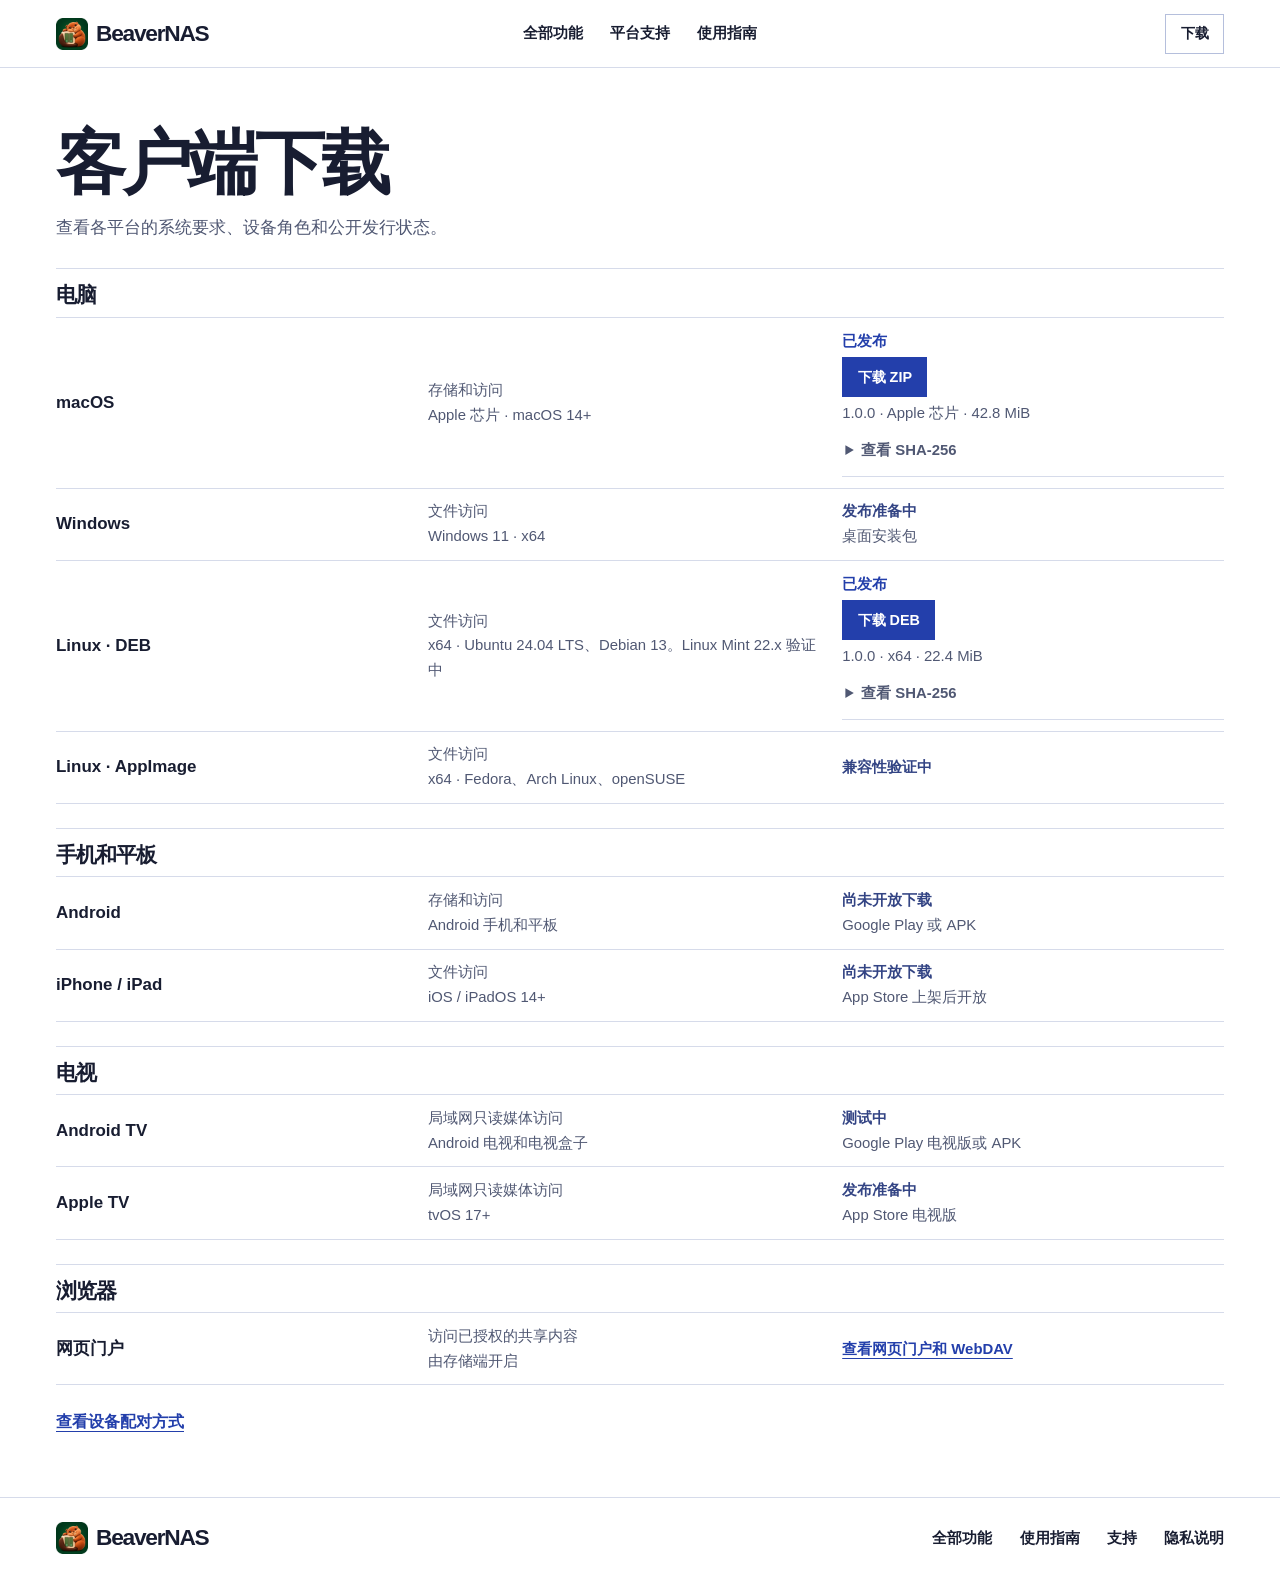
==== commit cb85ed0d: "Publish the BeaverNAS Linux DEB download" ====
--- a/download/index.html
+++ b/download/index.html
@@ -27,7 +27,7 @@
     <h2 id="desktop-title">电脑</h2>
     <article class="download-row" data-platform="mac"><h3>macOS</h3><p><span>存储和访问</span>Apple 芯片 · macOS 14+</p><div class="download-links"><span class="release-status" data-status>测试中</span><div data-download>正式版通过公证后提供 DMG</div></div></article>
     <article class="download-row" data-platform="windows"><h3>Windows</h3><p><span>文件访问</span>Windows 11 · x64</p><div class="download-links"><span class="release-status" data-status>发布准备中</span><div data-download>桌面安装包</div></div></article>
-    <article class="download-row" data-platform="linux-deb"><h3>Linux · DEB</h3><p><span>文件访问</span>x64 · Ubuntu 24.04 LTS、Linux Mint 22.x、Debian 13</p><div class="download-links"><span class="release-status" data-status>兼容性验证中</span><div data-download></div></div></article>
+    <article class="download-row" data-platform="linux-deb"><h3>Linux · DEB</h3><p><span>文件访问</span>x64 · Ubuntu 24.04 LTS、Debian 13。Linux Mint 22.x 验证中</p><div class="download-links"><span class="release-status" data-status>兼容性验证中</span><div data-download></div></div></article>
     <article class="download-row" data-platform="linux-appimage"><h3>Linux · AppImage</h3><p><span>文件访问</span>x64 · Fedora、Arch Linux、openSUSE</p><div class="download-links"><span class="release-status" data-status>兼容性验证中</span><div data-download></div></div></article>
   </section>
   <section class="download-group" aria-labelledby="mobile-title">
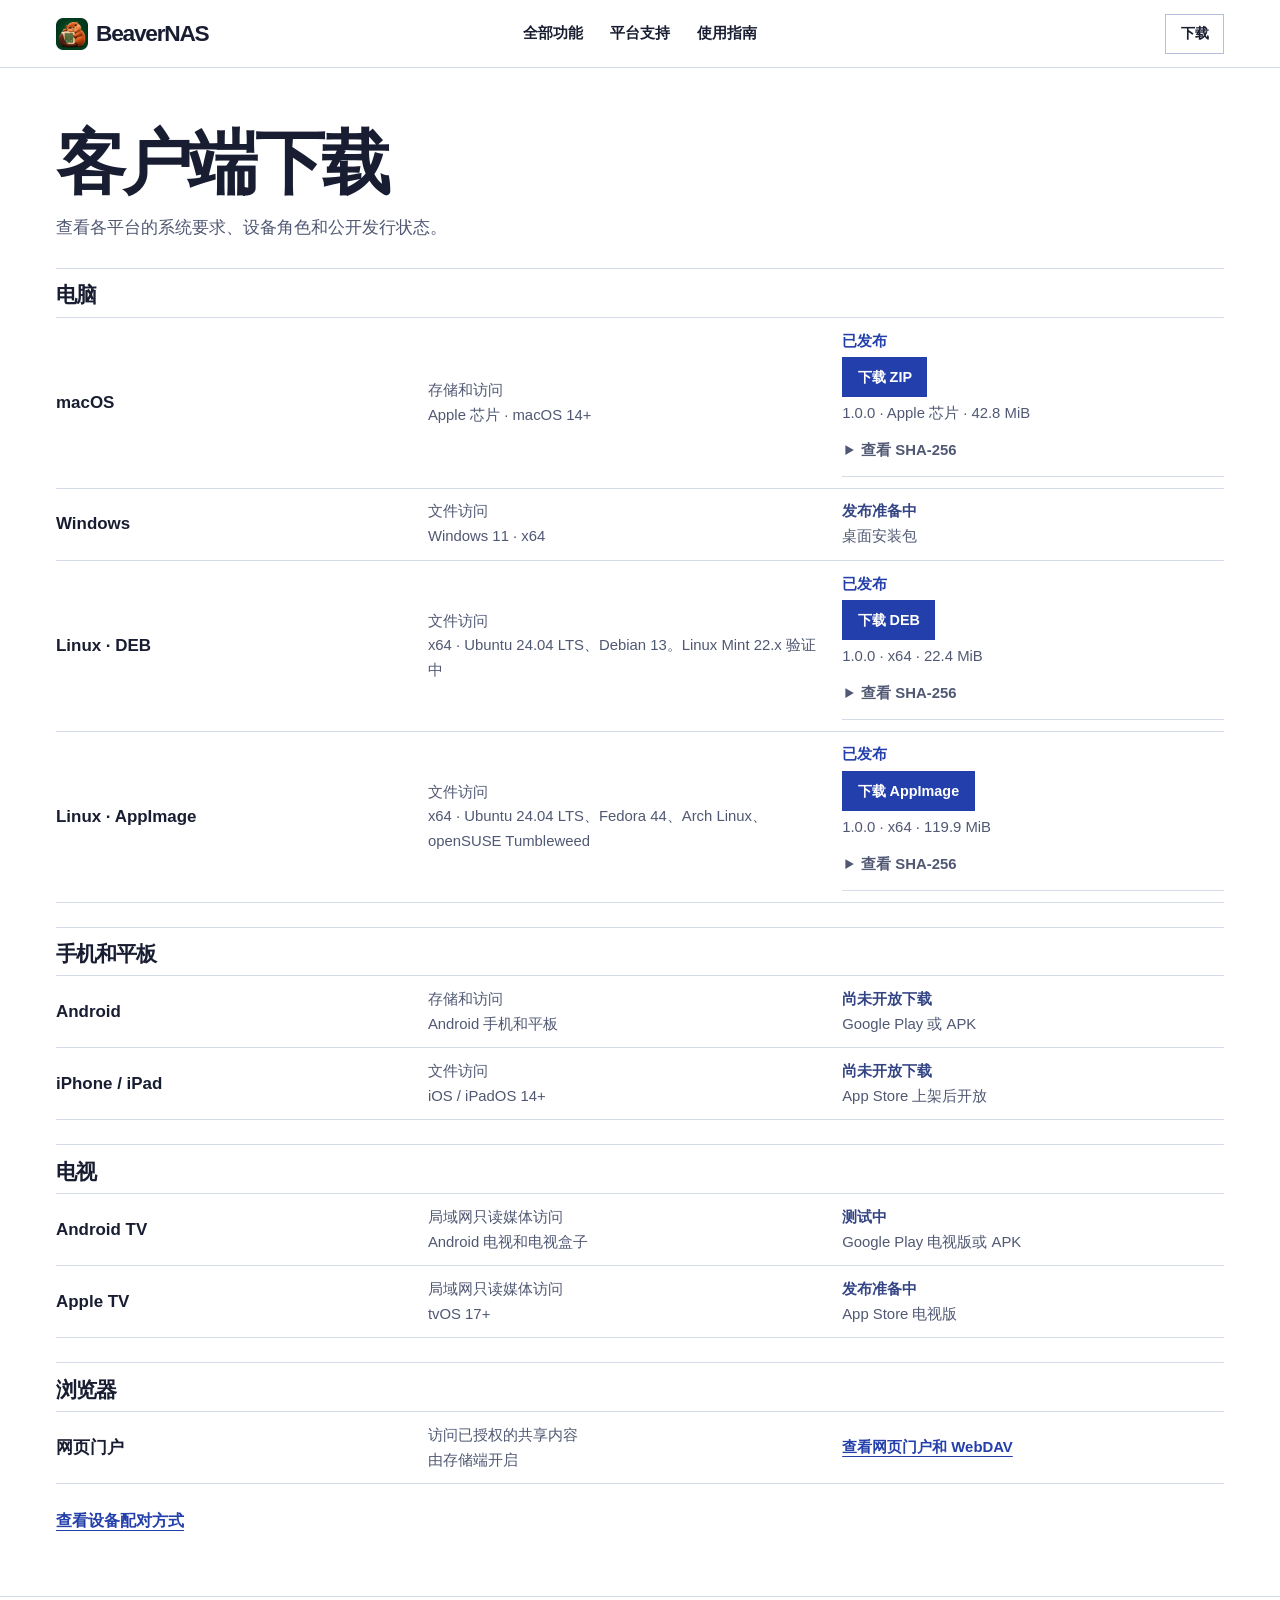
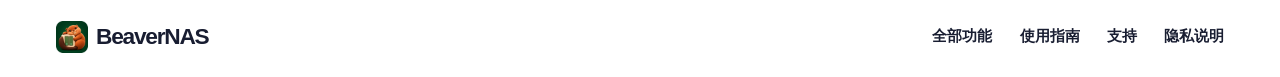
==== commit b0f34fbf: "Publish the BeaverNAS Linux AppImage download" ====
--- a/download/index.html
+++ b/download/index.html
@@ -28,7 +28,7 @@
     <article class="download-row" data-platform="mac"><h3>macOS</h3><p><span>存储和访问</span>Apple 芯片 · macOS 14+</p><div class="download-links"><span class="release-status" data-status>测试中</span><div data-download>正式版通过公证后提供 DMG</div></div></article>
     <article class="download-row" data-platform="windows"><h3>Windows</h3><p><span>文件访问</span>Windows 11 · x64</p><div class="download-links"><span class="release-status" data-status>发布准备中</span><div data-download>桌面安装包</div></div></article>
     <article class="download-row" data-platform="linux-deb"><h3>Linux · DEB</h3><p><span>文件访问</span>x64 · Ubuntu 24.04 LTS、Debian 13。Linux Mint 22.x 验证中</p><div class="download-links"><span class="release-status" data-status>兼容性验证中</span><div data-download></div></div></article>
-    <article class="download-row" data-platform="linux-appimage"><h3>Linux · AppImage</h3><p><span>文件访问</span>x64 · Fedora、Arch Linux、openSUSE</p><div class="download-links"><span class="release-status" data-status>兼容性验证中</span><div data-download></div></div></article>
+    <article class="download-row" data-platform="linux-appimage"><h3>Linux · AppImage</h3><p><span>文件访问</span>x64 · Ubuntu 24.04 LTS、Fedora 44、Arch Linux、openSUSE Tumbleweed</p><div class="download-links"><span class="release-status" data-status>发布准备中</span><div data-download></div></div></article>
   </section>
   <section class="download-group" aria-labelledby="mobile-title">
     <h2 id="mobile-title">手机和平板</h2>
